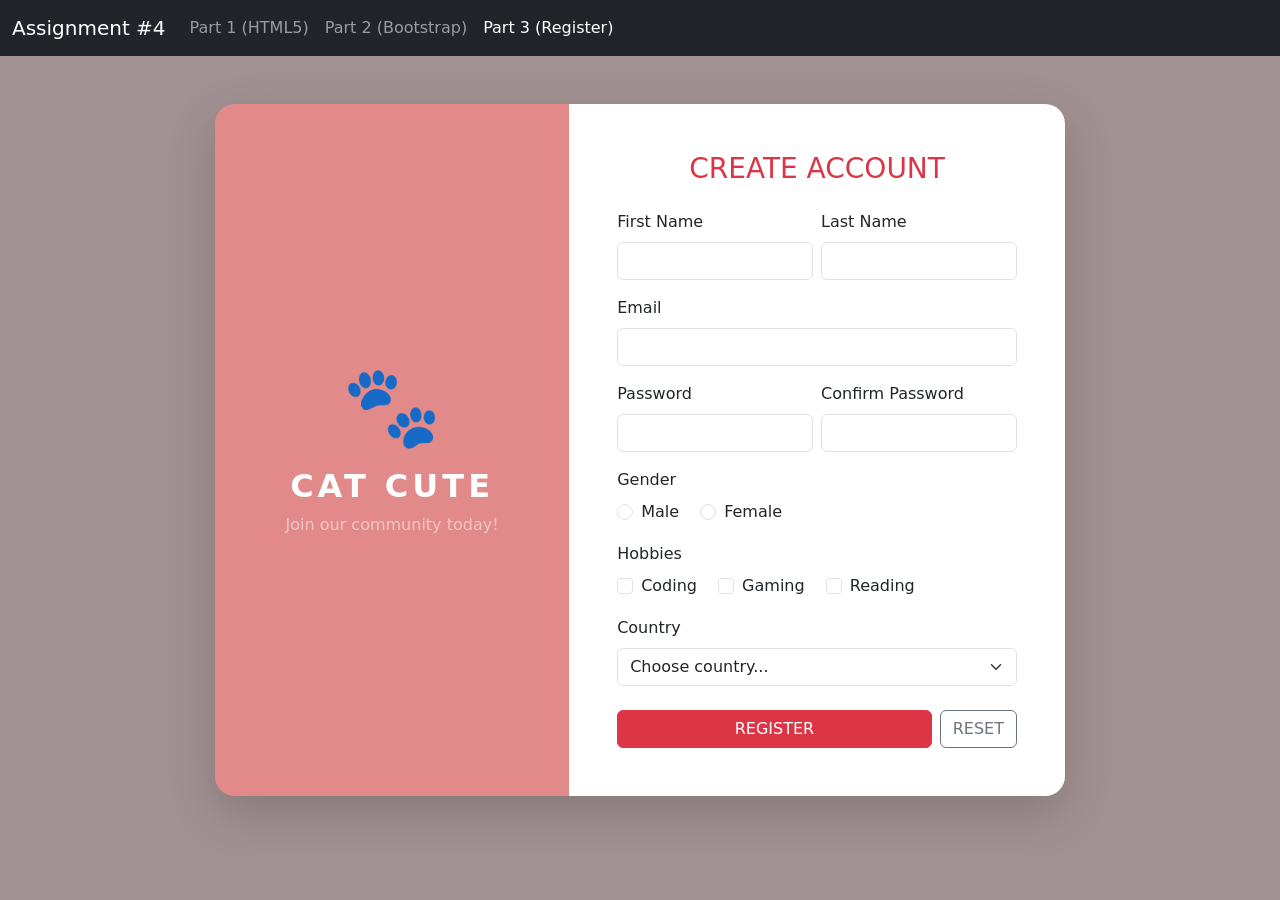
==== register.html @ c08e0274 "Initial commit" ====
<!DOCTYPE html>
<html lang="ru">
<head>
  <meta charset="UTF-8">
  <meta name="viewport" content="width=device-width, initial-scale=1.0">
  <title>Part 3 - Registration Form</title>
  <link href="https://cdn.jsdelivr.net/npm/bootstrap@5.3.0/dist/css/bootstrap.min.css" rel="stylesheet">
  <link rel="stylesheet" href="style.css">
</head>
<body class="cat-theme">
    <nav class="navbar navbar-expand-lg navbar-dark bg-dark">
        <div class="container-fluid">
            <a class="navbar-brand" href="#">Assignment #4</a>
            <div class="collapse navbar-collapse">
                <ul class="navbar-nav me-auto mb-2 mb-lg-0">
                    <li class="nav-item"><a class="nav-link" href="index.html">Part 1 (HTML5)</a></li>
                    <li class="nav-item"><a class="nav-link" href="bootstrap.html">Part 2 (Bootstrap)</a></li>
                    <li class="nav-item"><a class="nav-link active" href="register.html">Part 3 (Register)</a></li>
                </ul>
            </div>
        </div>
    </nav>

    <div class="container my-5 d-flex justify-content-center">
        <div class="cat-card row g-0 shadow-lg">
            <div class="col-md-5 cat-left d-flex flex-column align-items-center justify-content-center p-4">
                <div class="cat-icon">🐾</div>
                <h2 class="cat-title fw-bold">CAT CUTE</h2>
                <p class="text-center text-white-50">Join our community today!</p>
            </div>
            <div class="col-md-7 cat-right p-4 p-md-5 bg-white">
                <h3 class="mb-4 text-center text-danger">CREATE ACCOUNT</h3>
                
                <form class="needs-validation" novalidate>
                    <div class="row g-2 mb-3">
                        <div class="col-md-6">
                            <label for="firstName" class="form-label">First Name</label>
                            <input type="text" class="form-control" id="firstName" required>
                            <div class="invalid-feedback">First name required.</div>
                        </div>
                        <div class="col-md-6">
                            <label for="lastName" class="form-label">Last Name</label>
                            <input type="text" class="form-control" id="lastName" required>
                            <div class="invalid-feedback">Last name required.</div>
                        </div>
                    </div>

                    <div class="mb-3">
                        <label for="regEmail" class="form-label">Email</label>
                        <input type="email" class="form-control" id="regEmail" required>
                        <div class="invalid-feedback">Valid email required.</div>
                    </div>

                    <div class="row g-2 mb-3">
                        <div class="col-md-6">
                            <label for="password" class="form-label">Password</label>
                            <input type="password" class="form-control" id="password" minlength="8" required>
                            <div class="invalid-feedback">Min 8 characters required.</div>
                        </div>
                        <div class="col-md-6">
                            <label for="confirmPassword" class="form-label">Confirm Password</label>
                            <input type="password" class="form-control" id="confirmPassword" minlength="8" required>
                            <div class="invalid-feedback">Password must match.</div>
                        </div>
                    </div>

                    <div class="mb-3">
                        <label class="form-label d-block">Gender</label>
                        <div class="form-check form-check-inline">
                            <input class="form-check-input" type="radio" name="gender" id="male" value="male" required>
                            <label class="form-check-label" for="male">Male</label>
                        </div>
                        <div class="form-check form-check-inline">
                            <input class="form-check-input" type="radio" name="gender" id="female" value="female" required>
                            <label class="form-check-label" for="female">Female</label>
                        </div>
                    </div>

                    <!-- Hobbies Checkboxes -->
                    <div class="mb-3">
                        <label class="form-label d-block">Hobbies</label>
                        <div class="form-check form-check-inline">
                            <input class="form-check-input" type="checkbox" id="coding">
                            <label class="form-check-label" for="coding">Coding</label>
                        </div>
                        <div class="form-check form-check-inline">
                            <input class="form-check-input" type="checkbox" id="gaming">
                            <label class="form-check-label" for="gaming">Gaming</label>
                        </div>
                        <div class="form-check form-check-inline">
                            <input class="form-check-input" type="checkbox" id="reading">
                            <label class="form-check-label" for="reading">Reading</label>
                        </div>
                    </div>

                    <div class="mb-4">
                        <label for="country" class="form-label">Country</label>
                        <select class="form-select" id="country" required>
                            <option value="" selected disabled>Choose country...</option>
                            <option value="kz">Kazakhstan</option>
                            <option value="us">USA</option>
                            <option value="uk">UK</option>
                        </select>
                        <div class="invalid-feedback">Please select a country.</div>
                    </div>

                    <div class="d-flex gap-2">
                        <button type="submit" class="btn btn-danger flex-grow-1">REGISTER</button>
                        <button type="reset" class="btn btn-outline-secondary">RESET</button>
                    </div>
                </form>
            </div>
        </div>
    </div>

  <script>
    (() => {
      'use strict'
      const forms = document.querySelectorAll('.needs-validation')
      Array.from(forms).forEach(form => {
        form.addEventListener('submit', event => {
          const pass = document.getElementById('password');
          const confirmPass = document.getElementById('confirmPassword');

          if (pass.value !== confirmPass.value) {
            confirmPass.setCustomValidity("Passwords don't match");
          } else {
            confirmPass.setCustomValidity("");
          }

          if (!form.checkValidity()) {
            event.preventDefault()
            event.stopPropagation()
          }
          form.classList.add('was-validated')
        }, false)
      })
    })()
  </script>
</body>
</html>
---- style.css ----
/*Task1*/
body.celestial-theme {
  background-image: url(images/Без\ названия\ \(42\).jfif);
  background-repeat: no-repeat;
  background-size: 100%;
  min-height: 100vh;
  font-family: 'Segoe UI', Tahoma, Geneva, Verdana, sans-serif;
}

.celestial-card {
  background: rgba(255, 255, 255, 0.85);
  border: 3px solid #d4b2d8;
  border-radius: 40px;
  box-shadow: 0 10px 30px rgba(116, 84, 133, 0.2);
  max-width: 480px;
  width: 100%;
}

.celestial-title {
  color: #7b699a;
  letter-spacing: 2px;
}

.celestial-input {
  border-radius: 20px;
  border: 1.5px solid #d4b2d8;
  background-color: #fffafc;
}

.celestial-btn {
  background-color: #9295c4;
  color: white;
  border: none;
  border-radius: 25px;
  padding: 12px;
  font-weight: bold;
  letter-spacing: 1px;
  transition: all 0.3s ease;
}

.celestial-btn:hover {
  background-color: #7b7ea9;
}

/*Task2*/
body.kawaii-theme {
  background-image: url(images/Gemini_Generated_Image_sai96ysai96ysai9.jfif);
  background-size: cover;
  min-height: 100vh;
}

.kawaii-card {
  background: #ffe3ec;
  border: 3px solid #d1496b;
  border-radius: 20px;
  box-shadow: 5px 5px 0px #d1496b;
}

.kawaii-header {
  background: #f17a99;
  color: white;
  border-radius: 12px;
  padding: 6px;
  font-weight: bold;
  letter-spacing: 1px;
}

.kawaii-input {
  border-radius: 15px;
  border: 2px solid #d1496b;
}

.kawaii-btn {
  background-color: #d1496b;
  color: white;
  border-radius: 15px;
  font-weight: bold;
  border: none;
}

.kawaii-btn:hover {
  background-color: #b03452;
  color: white;
}

body.cat-theme {
  background: #a29193;
  min-height: 100vh;
}
/*Task3*/
.cat-card {
  border-radius: 20px;
  overflow: hidden;
  max-width: 850px;
  width: 100%;
}

.cat-left {
  background-color: #e28a8a;
  color: white;
}

.cat-icon {
  font-size: 80px;
}

.cat-title {
  letter-spacing: 4px;
}
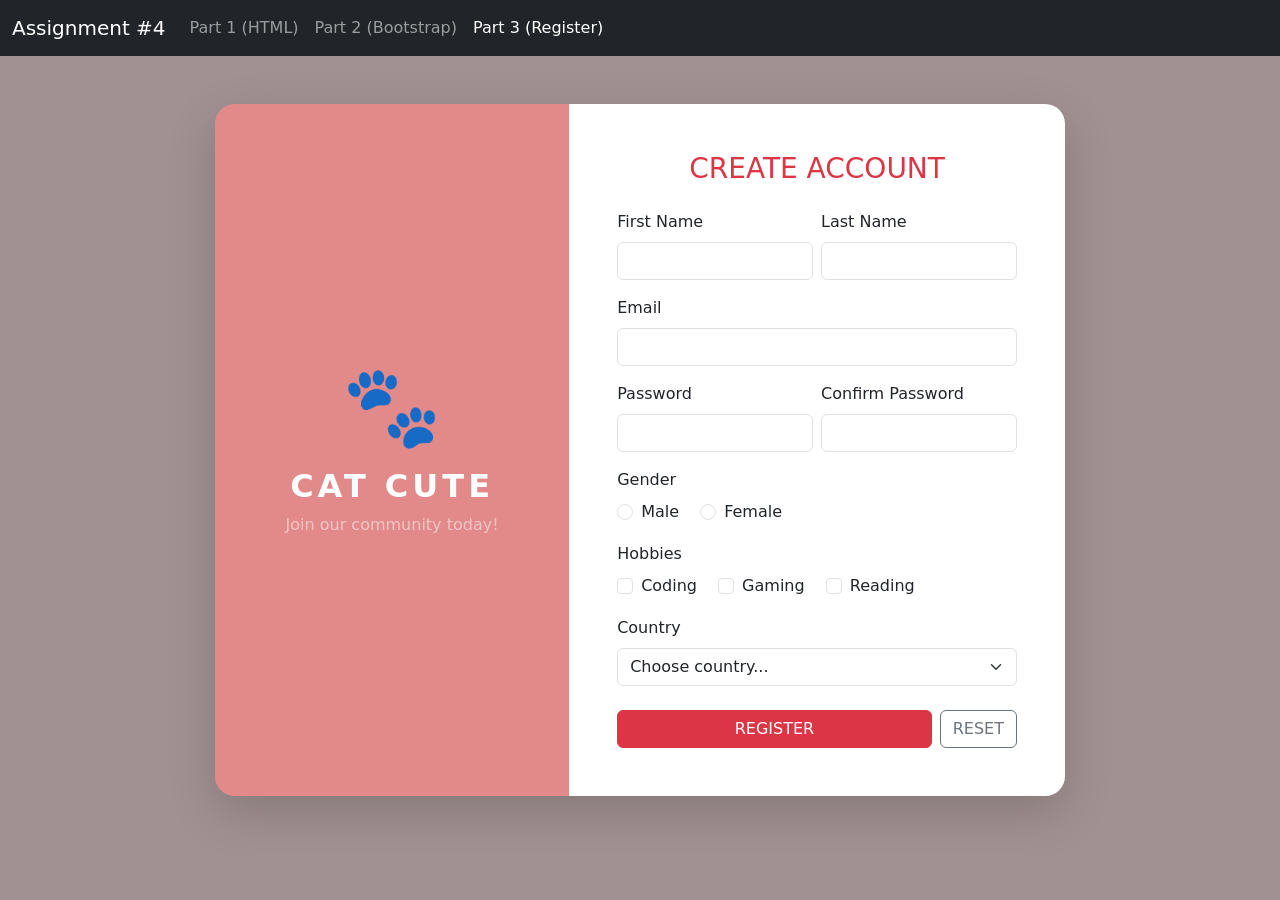
==== commit 6934e0ce: "fixing" ====
--- a/register.html
+++ b/register.html
@@ -3,7 +3,7 @@
 <head>
   <meta charset="UTF-8">
   <meta name="viewport" content="width=device-width, initial-scale=1.0">
-  <title>Part 3 - Registration Form</title>
+  <title>Task 3</title>
   <link href="https://cdn.jsdelivr.net/npm/bootstrap@5.3.0/dist/css/bootstrap.min.css" rel="stylesheet">
   <link rel="stylesheet" href="style.css">
 </head>
@@ -13,7 +13,7 @@
             <a class="navbar-brand" href="#">Assignment #4</a>
             <div class="collapse navbar-collapse">
                 <ul class="navbar-nav me-auto mb-2 mb-lg-0">
-                    <li class="nav-item"><a class="nav-link" href="index.html">Part 1 (HTML5)</a></li>
+                    <li class="nav-item"><a class="nav-link" href="index.html">Part 1 (HTML)</a></li>
                     <li class="nav-item"><a class="nav-link" href="bootstrap.html">Part 2 (Bootstrap)</a></li>
                     <li class="nav-item"><a class="nav-link active" href="register.html">Part 3 (Register)</a></li>
                 </ul>
